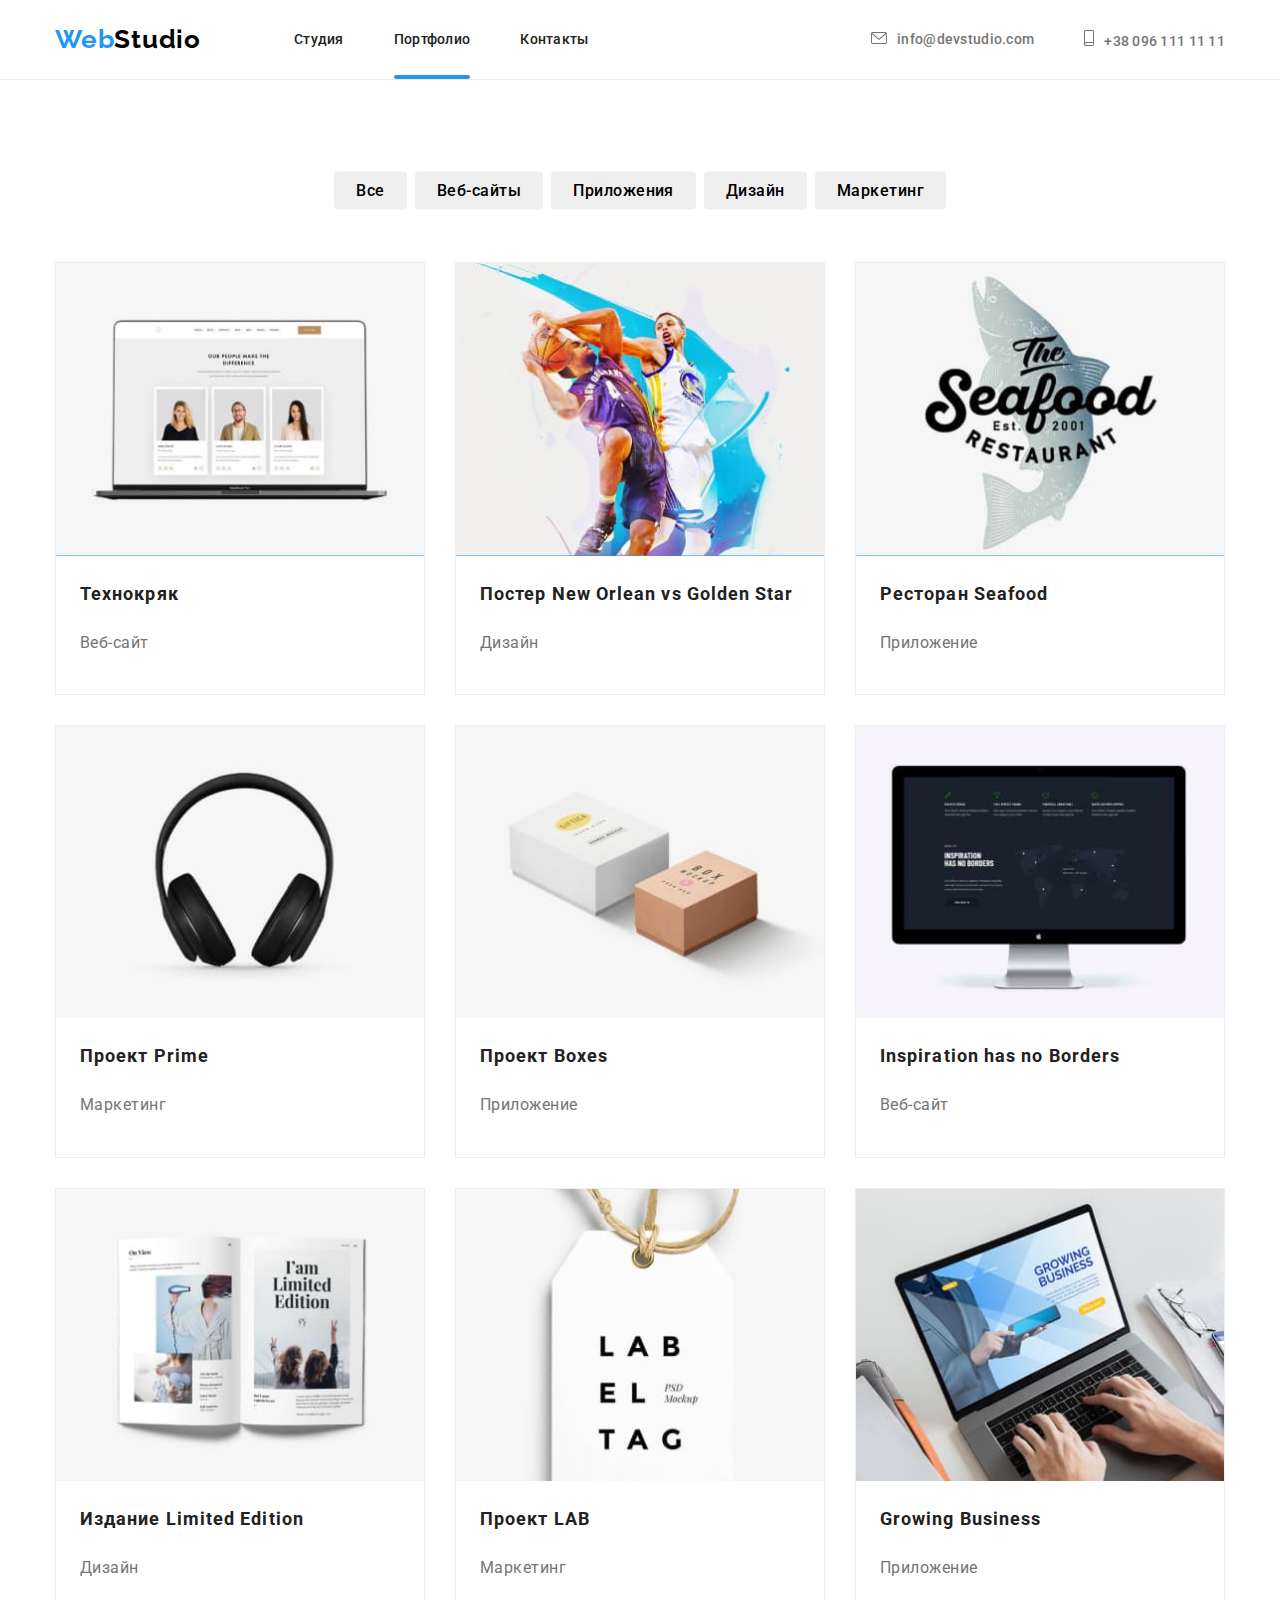
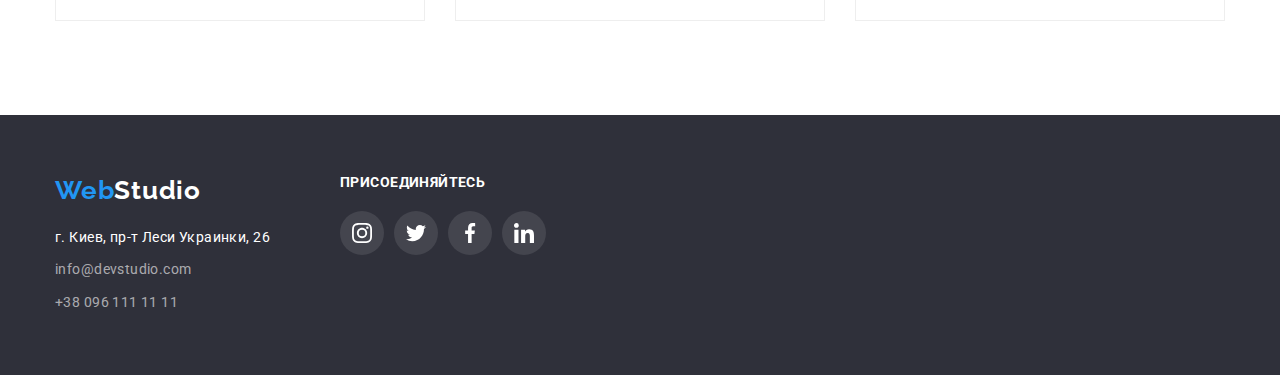
==== portfolio.html @ 9f190685 "added clone hw5" ====
<!DOCTYPE html>
<html lang="ru">
<head>
    <meta http-equiv="Content-Type" content="text/html;charset=UTF-8">
    <title>Portfolio</title>
    <link rel="stylesheet" href="https://cdnjs.cloudflare.com/ajax/libs/modern-normalize/1.0.0/modern-normalize.min.css">
    <link rel="preconnect" href="https://fonts.gstatic.com">
    <link href="https://fonts.googleapis.com/css2?family=Raleway:wght@700&family=Roboto:wght@400;500;700;900&display=swap" rel="stylesheet">
    <link rel="stylesheet" href="./css/styles.css">
</head>
    <body>
        <!--Шапка сайта-->
        <header class="head-max">
            <div class="site-navigation container">
                <nav>
                    <div class="logo-container">
                        <a class="logo link" href="./index.html">
                            <p><span class="logo-part">Web</span>Studio</p>
                        </a>
                        <ul class="nav-container">
                            <li class="send"><a class="site-nav link " href="./index.html">Студия</a></li>
                            <li class="send"><a class="site-nav link current-line" href="#">Портфолио</a></li>
                            <li class="send"><a class="site-nav link" href="#">Контакты</a></li>
                        </ul>
                    </div>
                </nav>
                <div class="site-contacts">
                    <ul class="auth-nav">
                        <li class="send">
                            <a class="link" href="mailto:info@devstudio.com">
                                <svg class="auth-icon" width="16px" height="12px">
                                    <use href="./images/sprite.svg#icon-envelope"></use>
                                </svg>info@devstudio.com</a>
                        </li>
                        <li class="send"><a class="link" href="tel:+380961111111">
                                <svg class="auth-icon" width="10px" height="16px">
                                    <use href="./images/sprite.svg#icon-smartphone"></use>
                                </svg>+38 096 111 11 11</a>
                        </li>
                    </ul>
                </div>
            </div>
        </header>
        <!-- Уникальный контент -->
        <main class="main-content">
            <section class ="primary-filter">
                <div class="container">
                    <h1><span class="hidden">Фильтр работ</span></h1>
                        <ul class="filter">
                            <li class="filter-list"><button class="button" type="button">Все</button></li>
                            <li class="filter-list"><button class="button" type="button">Веб-сайты</button></li>
                            <li class="filter-list"><button class="button" type="button">Приложения</button></li>
                            <li class="filter-list"><button class="button" type="button">Дизайн</button></li>
                            <li class="filter-list"><button class="button" type="button">Маркетинг</button></li>
                        </ul>
                    <!-- Cards work -->
                        <ul class="main-items">
                            <li class="item">
                                <a class="link" href="#">
                                    <div class="overlay">
                                        <img class="picture" src="./images/img5-1.jpg" alt="ноутбук" width="370" height="294">
                                        <div class="thumb">
                                            <div class="text-box">
                                                <p>Технокряк это современная площадка распространения коронавируса. Компании используют эту платформу
                                                    для цифрового
                                                    шпионажа и атак на защищённые сервера конкурентов.</p>
                                            </div>
                                        </div>
                                    </div>
                                    <div class="filter-section">
                                        <h2 class="item-title">Технокряк</h2>
                                        <p class="description">Веб-сайт</p>
                                    </div></a>
                            </li>
                            <li class="item">
                                <a class="link" href="#">
                                    <div class="overlay">
                                        <img class="picture" src="./images/img6-1.jpg" alt="два баскетболиста" width="370" height="294">
                                        <div class="thumb">
                                            <div class="text-box">
                                                <p>Lorem ipsum dolor sit amet consectetur, adipisicing elit. Voluptas odit excepturi aliquam animi atque voluptatem accusamus officiis culpa, repudiandae ipsam.</p>
                                            </div>
                                        </div>
                                    </div>    
                                    <div class="filter-section">
                                        <h2 class="item-title">Постер New Orlean vs Golden Star</h2>
                                        <p class="description">Дизайн</p>
                                    </div>
                                </a>
                            </li>
                            <li class="item">
                                <a class="link" href="#">
                                    <div class="overlay">
                                        <img class="picture" src="./images/img7-1.jpg" alt="название ресторана" width="370" height="294">
                                        <div class="thumb">
                                            <div class="text-box">
                                                <p>Lorem ipsum dolor sit amet consectetur, adipisicing elit. Voluptas odit excepturi aliquam animi atque voluptatem accusamus officiis culpa, repudiandae ipsam.</p>
                                            </div>
                                        </div>
                                    </div>    
                                    <div class="filter-section">
                                        <h2 class="item-title">Ресторан Seafood </h2>
                                        <p class="description">Приложение</p>
                                    </div>
                                </a>
                            </li>
                            <li class="item">
                                <a class="link" href="#">
                                    <div class="overlay">
                                        <img class="picture" src="./images/img8-1.jpg" alt="наушники" width="370" height="294">
                                        <div class="thumb">
                                            <div class="text-box">
                                                <p>Lorem ipsum dolor sit amet consectetur, adipisicing elit. Voluptas odit excepturi aliquam animi atque voluptatem accusamus officiis culpa, repudiandae ipsam.</p>
                                            </div>
                                        </div>
                                    </div>    
                                    <div class="filter-section">
                                        <h2 class="item-title">Проект Prime</h2>
                                        <p class="description">Маркетинг</p>
                                    </div>
                                </a>
                            </li>
                            <li class="item">
                                <a class="link" href="#">
                                    <div class="overlay">
                                        <img class="picture" src="./images/img9-1.jpg" alt="две коробки" width="370" height="294">
                                        <div class="thumb">
                                            <div class="text-box">
                                                <p>Lorem ipsum dolor sit amet consectetur, adipisicing elit. Voluptas odit excepturi aliquam animi atque voluptatem accusamus officiis culpa, repudiandae ipsam.</p>
                                            </div>
                                        </div> 
                                    </div>     
                                    <div class="filter-section">
                                        <h2 class="item-title">Проект Boxes</h2>
                                        <p class="description">Приложение</p>
                                    </div>
                                </a>
                            </li>
                            <li class="item">
                                <a class="link" href="#">
                                   <div class="overlay">
                                        <img class="picture" src="./images/img10-1.jpg" alt="монитор" width="370" height="294">
                                        <div class="thumb">
                                            <div class="text-box">
                                                <p>Lorem ipsum dolor sit amet consectetur, adipisicing elit. Voluptas odit excepturi aliquam animi atque voluptatem accusamus officiis culpa, repudiandae ipsam.</p>
                                            </div>
                                        </div> 
                                   </div>    
                                    <div class="filter-section">
                                        <h2 class="item-title">Inspiration has no Borders</h2>
                                        <p class="description">Веб-сайт</p>
                                    </div>
                                </a>
                            </li>
                            <li class="item">
                                <a class="link" href="#">
                                    <div class="overlay">
                                        <img class="picture" src="./images/img11-1.jpg" alt="журнал" width="370" height="294">
                                        <div class="thumb">
                                            <div class="text-box">
                                                <p>Lorem ipsum dolor sit amet consectetur, adipisicing elit. Voluptas odit excepturi aliquam animi atque voluptatem accusamus officiis culpa, repudiandae ipsam.</p>
                                            </div>
                                        </div>
                                    </div>    
                                    <div class="filter-section">
                                        <h2 class="item-title">Издание Limited Edition</h2>
                                        <p class="description">Дизайн</p>
                                    </div>
                                </a>
                            </li>
                            <li class="item">
                                <a class="link" href="#">
                                    <div class="overlay">
                                        <img class="picture" src="./images/img12-1.jpg" alt="бирка" width="370" height="294">
                                        <div class="thumb">
                                            <div class="text-box">
                                                <p>Lorem ipsum dolor sit amet consectetur, adipisicing elit. Voluptas odit excepturi aliquam animi atque voluptatem accusamus officiis culpa, repudiandae ipsam.</p>
                                            </div>
                                        </div>
                                    </div>    
                                    <div class="filter-section">
                                        <h2 class="item-title">Проект LAB</h2>
                                        <p class="description">Маркетинг</p>
                                    </div>
                                </a>
                            </li>
                            <li class="item">
                                <a class="link" href="#">
                                <div class="overlay">
                                    <img class="picture" src="./images/img13-1.jpg" alt="работа за ноутбуком" width="370" height="294">
                                    <div class="thumb">
                                            <div class="text-box">
                                                <p>Lorem ipsum dolor sit amet consectetur, adipisicing elit. Voluptas odit excepturi aliquam animi atque voluptatem accusamus officiis culpa, repudiandae ipsam.</p>
                                            </div>
                                        </div>
                                </div>    
                                    <div class="filter-section">
                                        <h2 class="item-title">Growing Business</h2>
                                        <p class="description">Приложение</p>
                                    </div>
                                </a>
                            </li>
                        </ul>
                </div>
            </section>
        </main>
        <!-- Футер -->
                    <footer class="footer">
                        <div class="footer-icons container">
                            <div class="footer-container ">
                                <div class="logo-container">
                                    <a class="link" href="./index.html">
                                        <p class="logo-sub"><span class="logo-part">Web</span>Studio</p>
                                    </a>
                                </div>
                                <address class="address-container">
                                    <p class="address-text">г. Киев, пр-т Леси Украинки, 26</p>
                                </address>
                                <ul class="items">
                                    <li class="footer-link"><a class="item" href="mailto:info@devstudio.com">info@devstudio.com</a></li>
                                    <li class="footer-link"><a class="item" href="tel:+380961111111">+38 096 111 11 11</a></li>
                                </ul>
                            </div>
                            <div class="box-icon">
                                <h2 class="part-title">присоединяйтесь</h2>
                                <ul class="footer-link">
                                    <li class="footer-item">
                                        <a class="part-icon" href="">
                                            <svg width="20" height="20">
                                                <use href="./images/sprite.svg#icon-instagram-w"></use>
                                            </svg>
                                        </a>
                                    </li>
                                    <li class="footer-item">
                                        <a class="part-icon" href="">
                                            <svg width="20" height="20">
                                                <use href="./images/sprite.svg#icon-twitter-1w"></use>
                                            </svg>
                                        </a>
                                    </li>
                                    <li class="footer-item">
                                        <a class="part-icon" href="">
                                            <svg width="20" height="20">
                                                <use href="./images/sprite.svg#icon-facebook-w"></use>
                                            </svg>
                                        </a>
                                    </li>
                                    <li class="footer-item">
                                        <a class="part-icon" href="">
                                            <svg width="20" height="20">
                                                <use href="./images/sprite.svg#icon-linkedin-w"></use>
                                            </svg>
                                        </a>
                                    </li>
                                </ul>
                            </div>
                        </div>
                    </footer>
    </body>
</html>
---- css/styles.css ----
h1,
h2,
h3,
h4,
h5,
h6 {
  margin: 0;
}
*,
*::before,
*::after {
  box-sizing: border-box;
}
:root {
  --primary-text-color: #757575;
  --second-text-color: #ffffff;
  --title-text-color: #212121;
  --accent-color: #2196f3;
  --primary-bg-color: #ffffff;
  --second-bg-color: #2f303a;
  --section-bg-color: #f5f4fa;
  --shadow-big: 0px 1px 3px rgba(0, 0, 0, 0.12), 0px 1px 1px rgba(0, 0, 0, 0.14),
    0px 2px 1px rgba(0, 0, 0, 0.2);
  --shadow-litle: 0px 1px 1px rgba(0, 0, 0, 0.12),
    0px 4px 4px rgba(0, 0, 0, 0.06), 1px 4px 6px rgba(0, 0, 0, 0.16);
  --timing-function: cubic-bezier(0.4, 0, 0.2, 1);
}

.container {
  margin-left: auto;
  margin-right: auto;
  width: 1200px;
  padding: 0px 15px;
}

/* Стили для index.html */

/* Header */

.site-contacts {
  margin-left: auto;
  align-items: center;
  display: flex;
}
.site-navigation {
  display: flex;
}

.nav-container {
  align-items: center;
  display: flex;
  margin-left: 93px;
}
.nav-container .send + .send {
  padding-left: 50px;
}
.auth-icon {
  fill: currentColor;
  box-sizing: content-box;
  padding-right: 10px;
}

.auth-nav {
  display: flex;
  align-items: center;
}
.auth-nav .send:hover .auth-nav .send:focus {
  fill: var(--accent-color);
  margin-top: 32px;
  margin-bottom: 32px;
}
.auth-nav .send + .send {
  padding-left: 50px;
}
.auth-nav .link:hover,
.auth-nav .link:focus {
  color: var(--accent-color);
}
.auth-icon:hover,
.auth-icon:focus {
  color: var(--accent-color);
}
.logo-container {
  display: flex;
}

.auth-nav .link {
  display: block;
  color: var(--primary-text-color);
  font-weight: 500;
  font-size: 14px;
  line-height: 1.14;
  letter-spacing: 0.02em;

  transition: color 250ms var(--timing-function);
}

body {
  margin: 0;
  font-family: 'Raleway', sans-serif;
  font-family: 'Roboto', sans-serif;
  background-color: var(--primary-bg-color);
  color: var(--primary-text-color);
  font-style: normal;
  font-weight: 400;
  font-size: 14px;
  line-height: 1.7;
  letter-spacing: 0.03em;
}
ul {
  padding: 0;
  margin: 0;
  list-style: none;
}
.link {
  text-decoration: none;
}

/* logo */
.logo-container > .logo {
  align-items: center;
  padding-top: 24px;
  padding-bottom: 24px;
}
.logo-container p {
  margin: 0;
  padding: 0;
}
.logo {
  font-family: Raleway;
  font-weight: 700;
  font-size: 26px;
  line-height: 1.2;
  letter-spacing: 0.03em;
  color: #000000;
}
.logo-part {
  color: var(--accent-color);
}

/*Site-nav*/
.site-nav {
  color: var(--title-text-color);

  font-weight: 500;
  font-size: 14px;
  line-height: 1.14;
  letter-spacing: 0.02em;
}
.site-nav.link:hover,
.site-nav.link:focus {
  color: var(--accent-color);
}
.site-nav.link {
  position: relative;
  padding-top: 32px;
  padding-bottom: 32px;

  transition: color 250ms var(--timing-function);
}
.site-nav.link.current {
  color: var(--accent-color);
}
.nav-container.current-line {
  content: '';
  position: absolute;
  display: inline-block;
  bottom: 0;
  left: 0;

  width: 100%;
  height: 4px;
  border-radius: 2px;

  background-color: var(--accent-color);
}

.site-nav.link::after {
  content: '';

  display: block;
  position: absolute;
  bottom: 0;
  left: 0;

  width: 100%;
  height: 4px;
  border-radius: 2px;

  background-color: var(--accent-color);

  transition: transform 250ms var(--timing-function);
}
.site-nav.link:not(.current-line)::after {
  transform: scaleX(0);
}
.site-nav.link:hover:after,
.site-nav.link:focus:after {
  transform: scaleX(1);
}

/* Hero */

.hero {
  background-image: linear-gradient(
      to right,
      rgba(47, 48, 58, 0.4),
      rgba(47, 48, 58, 0.4)
    ),
    url(../images/Img14-1.jpg);
  background-repeat: no-repeat;
  background-size: cover;
  background-position: center;

  padding-bottom: 280px;
  padding-top: 200px;

  background-color: var(--second-bg-color);
  align-items: center;
  text-align: center;
}
.hero-title {
  display: block;
  width: 696px;
  margin: auto;
  margin-bottom: 30px;

  font-weight: 900;
  font-size: 44px;
  line-height: 1.4;
  text-align: center;
  letter-spacing: 0.06em;
  text-transform: uppercase;

  color: var(--second-text-color);
}
/* Button */
.primary-button {
  border-radius: 4px;
  border: none;
  min-width: 200px;
  height: 50px;

  font-weight: 700;
  font-size: 16px;
  line-height: 1.9;
  letter-spacing: 0.06em;
  outline: transparent;
  cursor: pointer;

  background-color: var(--accent-color);
  color: var(--second-text-color);
}

/* Sections */
.hidden {
  position: absolute;
  clip: rect(0 0 0 0);
  width: 1px;
  height: 1px;
  margin: -1px;
}

.section-holder {
  padding: 94px 0px;
  background-color: var(--section-bg-color);
}
.section-works {
  padding-bottom: 94px;
}
.section-features {
  padding-bottom: 94px;
  padding-top: 94px;
}
.container > .about {
  margin-bottom: 0px;
}
.section-title {
  margin-bottom: 50px;

  font-weight: 700;
  font-size: 36px;
  line-height: 1.17;
  text-align: center;
  letter-spacing: 0.03em;

  color: var(--title-text-color);
}
/* Features */

.item-background {
  display: flex;
  justify-content: center;
  align-items: center;
  box-sizing: content-box;
  margin-bottom: 30px;

  width: 270px;
  height: 120px;

  background-color: var(--section-bg-color);
  border-radius: 4px;
}
.features-list .item {
  position: relative;
}
.features-list .item + .item {
  margin-left: 30px;
}
.features-list {
  display: flex;
  justify-content: space-between;
}

.image {
  display: block;
}

.image-text {
  position: absolute;
  bottom: 0;
  left: 0;
  width: 100%;
  height: 70px;

  background-color: rgba(47, 48, 58, 0.8);
}
.text-label {
  position: absolute;
  top: 50%;
  left: 50%;
  transform: translate(-50%, -50%);

  font-weight: 700;
  font-size: 14px;
  line-height: 1.14;
  text-align: center;
  letter-spacing: 0.03em;
  text-transform: uppercase;

  color: var(--primary-bg-color);
}
.features-container {
  margin-bottom: 94px;
}
.features-list p {
  width: 270px;
  margin: 0;
}
.features-list .title {
  margin-bottom: 10px;

  font-weight: 700;
  font-size: 14px;
  line-height: 1.14;
  letter-spacing: 0.03em;
  text-transform: uppercase;

  color: var(--title-text-color);
}
.features-box .item + .item {
  margin-left: 30px;
}
.features-box {
  display: flex;
}
.features-box p {
  margin: 0;
}
.features-box li {
  width: 270px;
  text-align: center;

  box-shadow: var(--shadow-big);
  border-radius: 0px 0px 4px 4px;

  background-color: var(--second-text-color);
}
.features-box .image {
  margin-bottom: 30px;
}
.team p {
  margin-bottom: 16px;
}
.features-box .title {
  margin-bottom: 10px;

  font-weight: 500;
  font-size: 14px;
  line-height: 1.14;
  letter-spacing: 0.03em;

  color: var(--title-text-color);
}
.features-card .icon-link + .icon-link {
  margin-left: 10px;
}
.icon-link:hover,
.icon-link:focus {
  background-color: var(--accent-color);
  fill: var(--primary-bg-color);
  box-shadow: var(--shadow-litle);
}
.features-card {
  display: flex;

  padding-right: 32px;
  padding-left: 32px;
  padding-bottom: 30px;

  color: #afb1b8;
}

.icon-link {
  width: 44px;
  height: 44px;
  background-size: contain;
  display: flex;
  justify-content: center;
  align-items: center;
  cursor: pointer;
  border-radius: 50%;
  fill: currentColor;

  color: #afb1b8;

  transition-property: fill, color;
  transition: 250ms var(--timing-function);
}
.social-link {
  display: flex;

  justify-content: center;
  align-items: center;

  background-size: contain;
}
/* Section our clients */

.our-clients {
  padding: 94px 0px;
}
.item-clients {
  display: flex;
}
.icon-clients:hover,
.icon-clients:focus {
  border-radius: 4px;
  fill: var(--accent-color);

  box-shadow: var(--shadow-litle);
}
.icon-clients {
  width: 170px;
  height: 90px;

  background-size: contain;
  display: flex;
  justify-content: center;
  align-items: center;
  cursor: pointer;
  fill: currentColor;

  color: #afb1b8;

  transition-property: fill, color;
  transition: 250ms var(--timing-function);
}
.item-clients .item:focus,
.item-clients .item:hover {
  border: 1px solid #2196f3;
}
.item-clients .item {
  cursor: pointer;
  display: flex;

  box-sizing: border-box;
  border-radius: 4px;
  fill: currentColor;

  border: 1px solid #afb1b8;

  justify-content: center;
  align-items: center;
  width: 170px;
  height: 90px;

  transition-property: fill, color;
  transition: 250ms var(--timing-function);
}
.item-clients .item + .item {
  margin-left: 30px;
}
/* Footer */
.footer-icons {
  display: flex;
}
.box-icon {
  margin-left: 70px;
  margin-right: auto;
}
.footer-link {
  display: flex;
}

.footer-link .footer-item + .footer-item {
  margin-left: 10px;
}
.part-title {
  margin-bottom: 20px;

  font-weight: 700;
  font-size: 14px;
  line-height: 1.14;
  letter-spacing: 0.03em;
  text-transform: uppercase;

  color: var(--second-text-color);
}
.part-icon {
  width: 44px;
  height: 44px;
  border-radius: 50%;

  background-size: contain;
  display: flex;
  justify-content: center;
  align-items: center;
  cursor: pointer;
  fill: currentColor;

  background: rgba(255, 255, 255, 0.1);

  transition-property: fill, color;
  transition: 250ms var(--timing-function);
}
.part-icon:hover,
.part-icon:focus {
  background-color: var(--accent-color);

  box-shadow: var(--shadow-litle);
}
.footer-container {
  align-items: center;
  justify-content: flex-start;

  background-color: var(--second-bg-color);
}
.footer-container .item + .item {
  margin-bottom: 9px;
}
.logo-container .logo-sub {
  margin-bottom: 20px;
}
.items .footer-link:first-child {
  margin-bottom: 9px;
}

.footer {
  padding-bottom: 60px;
  padding-top: 60px;

  background-color: var(--second-bg-color);
}
.footer .item {
  text-decoration: none;
  font-weight: 400;
  font-size: 14px;
  line-height: 1.7;
  letter-spacing: 0.03em;

  color: rgba(255, 255, 255, 0.6);

  transition-property: color;
  transition: 250ms var(--timing-function);
}
.footer .item:hover,
.footer .item:hover {
  color: var(--accent-color);
}

.logo-sub {
  justify-content: flex-start;

  font-family: Raleway;
  font-weight: 700;
  font-size: 26px;
  line-height: 1.19;
  letter-spacing: 0.03em;

  color: var(--second-text-color);
}
.address-container {
  margin-bottom: 9px;
}
.address-container p {
  margin: 0;
}
.address-text {
  font-style: normal;
  font-weight: 400;
  font-size: 14px;
  line-height: 1.7;
  letter-spacing: 0.03em;

  color: var(--second-text-color);
}
/* Modal window */
.backdrop {
  position: fixed;
  width: 100%;
  height: 100%;
  top: 0;
  left: 0;

  opacity: 1;
  transition: opacity 250ms var(--timing-function);

  background-color: rgba(0, 0, 0, 0.2);
}
.backdrop.is-hidden {
  opacity: 0;
  pointer-events: none;
}
.backdrop.is-hidden .modal {
  transform: translate(-50%, -50%) scale(0.8);
}
.modal {
  position: absolute;
  top: 50%;
  left: 50%;

  width: 528px;
  height: 581px;
  padding: 20px;

  border-radius: 4px;

  box-shadow: var(--shadow-big);
  background-color: var(--primary-bg-color);

  transform: translate(-50%, -50%) scale(1);
  transition: transform 250ms var(--timing-function);
}
.button-close {
  position: absolute;
  top: 0;
  right: 0;
  width: 30px;
  height: 30px;

  align-items: center;
  display: flex;

  margin-top: 8px;
  margin-right: 8px;
  padding: 0;
  border-radius: 50%;

  fill: currentColor;
  cursor: pointer;

  background-color: var(--main-background-color);
  border: 1px solid rgba(0, 0, 0, 0.1);

  color: #000000;
}
.button-close:hover,
.button-close:focus {
  fill: var(--accent-color);
  box-shadow: var(--shadow-big);
}
/* Стили для portfolio.html */
/* Line Header */
.head-max {
  border-bottom: 1px solid #ececec;
}
/*Стили для portfolio.html */
.primary-filter {
  padding: 94px 0px;
}
.main-items {
  display: flex;
  flex-wrap: wrap;
}
.main-items .item:nth-last-child(-n + 3) {
  margin-bottom: 0px;
}
.main-items .item:nth-child(3n) {
  margin-right: 0px;
}
.item > .link:hover,
.item > .link:focus {
  box-shadow: var(--shadow-litle);
}

.main-items .item {
  width: 370px;

  margin-bottom: 30px;
  margin-right: 30px;

  border: 1px solid #eeeeee;

  background-color: var(--primary-bg-color);
}
.filter {
  justify-content: center;
  display: flex;

  padding-bottom: 50px;
}
.filter-list + .filter-list {
  margin-left: 8px;
}
.filter-list {
  font-weight: 500;
  font-size: 16px;
  line-height: 1.6;
}
.main-content {
  font-weight: 400;
  font-size: 16px;
  line-height: 1.9;
  letter-spacing: 0.03em;
}
.item-title {
  font-weight: 700;
  font-size: 18px;
  line-height: 2;
  letter-spacing: 0.06em;

  color: var(--title-text-color);
}

.picture {
  display: block;
  max-width: 100%;
  height: auto;
}
.item > .link:hover .thumb,
.item > .link:focus .thumb {
  transform: translateY(0);
}
.overlay {
  position: relative;
  overflow: hidden;
}
.thumb {
  display: inline-block;

  width: 100%;
  height: 100%;

  position: absolute;
  top: 0;
  left: 0;
  transform: translateY(100%);

  background-color: rgba(33, 150, 243, 0.9);
  opacity: 1;

  transition: transform 250ms var(--timing-function);
}

.text-box {
  width: 322px;
  margin: 0;

  position: absolute;
  top: 50%;
  left: 50%;
  transform: translate(-50%, -50%);

  font-style: normal;
  font-weight: normal;
  font-size: 18px;
  line-height: 1.6;
  letter-spacing: 0.03em;

  color: var(--primary-bg-color);
}
.main-items .link {
  max-width: 100%;

  height: auto;
  display: block;

  color: var(--primary-text-color);
}
.filter-section {
  padding: 20px 24px;
}

/* Button */
.filter-list > .button:hover,
.filter-list > .button:focus {
  cursor: pointer;

  color: var(--second-text-color);
  background-color: var(--accent-color);
  box-shadow: 0px 3px 1px rgba(0, 0, 0, 0.1), 0px 1px 2px rgba(0, 0, 0, 0.08),
    0px 2px 2px rgba(0, 0, 0, 0.12);

  transform: translateY(-0.15em);

  transition-property: color, background-color, transform;
  transition: 250ms var(--timing-function);
}
.filter-list > .button {
  min-width: 73px;
  height: 38px;

  padding: 6px 22px;
  border-radius: 4px;
  border: none;

  font-weight: 500;
  font-size: 16px;
  line-height: 1.6;
  text-align: center;
  letter-spacing: 0.03em;
  outline: transparent;

  transform: translateY(-0.15em);
}
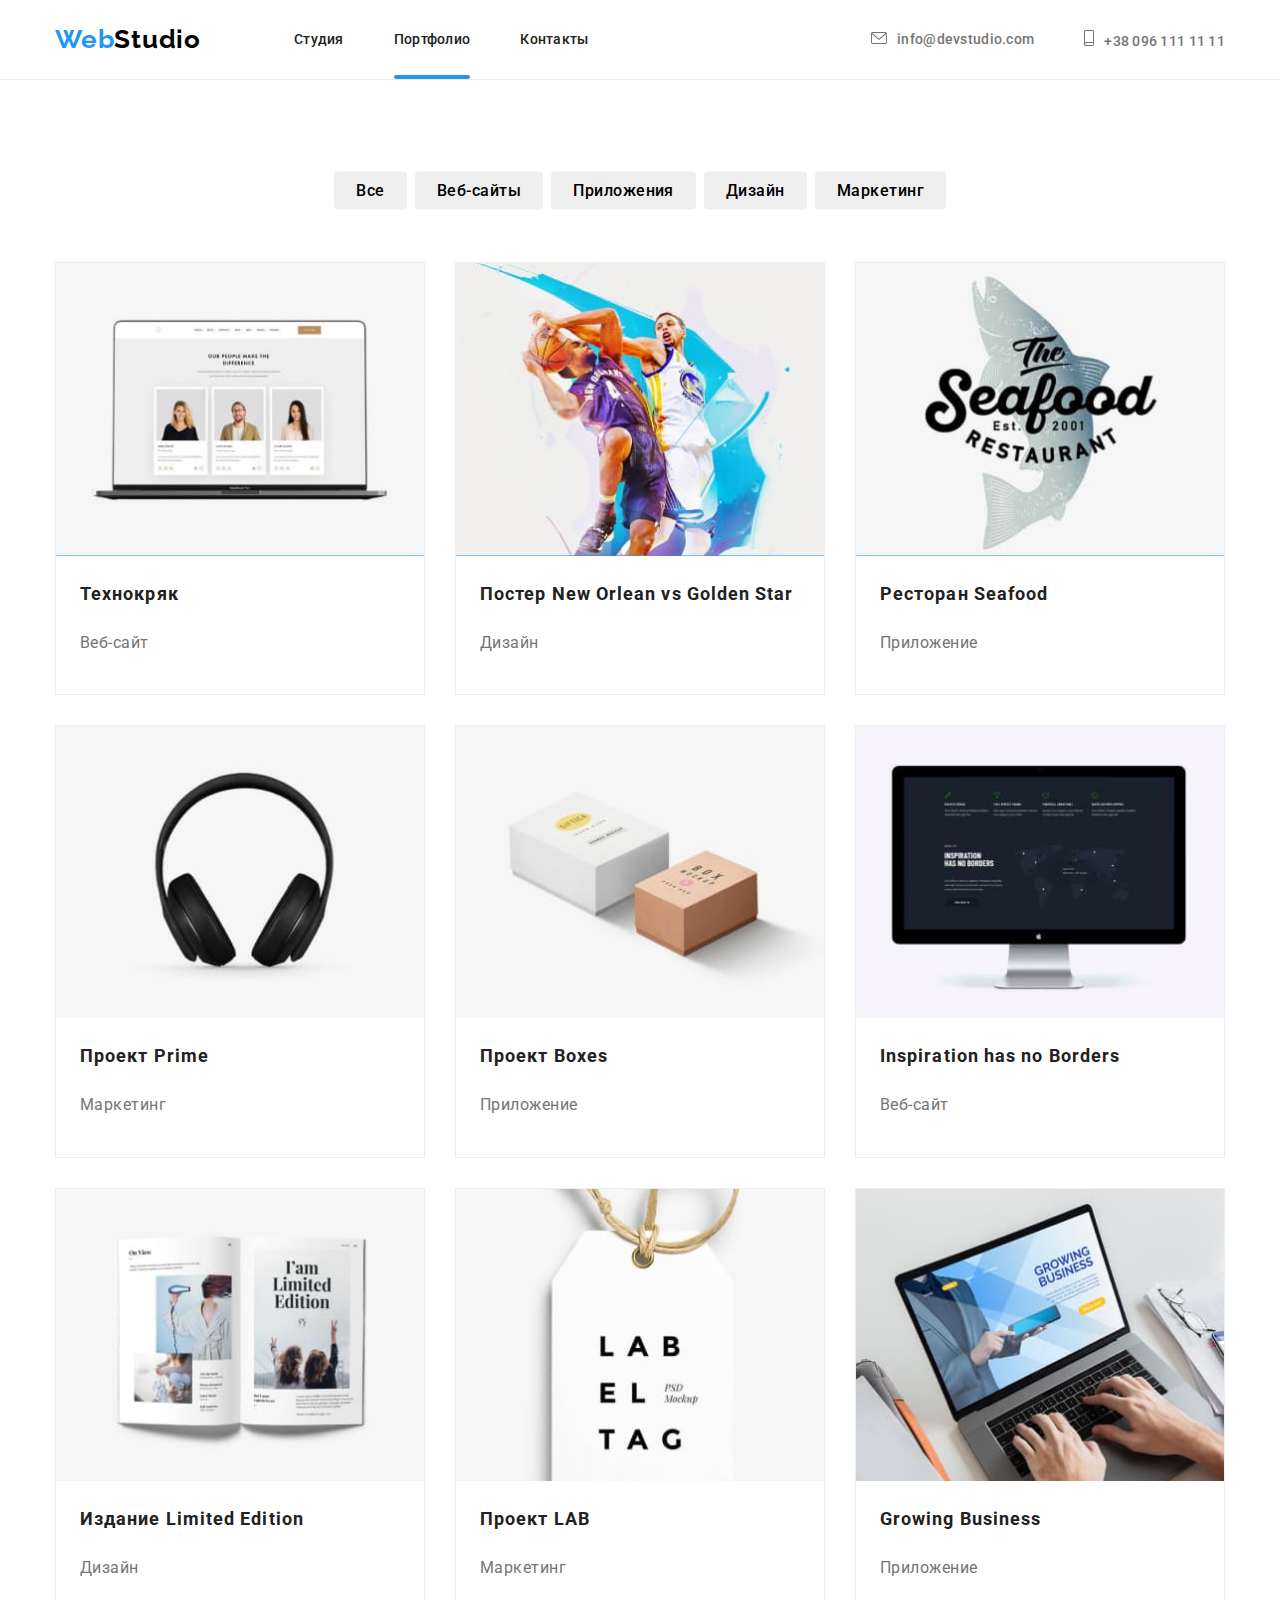
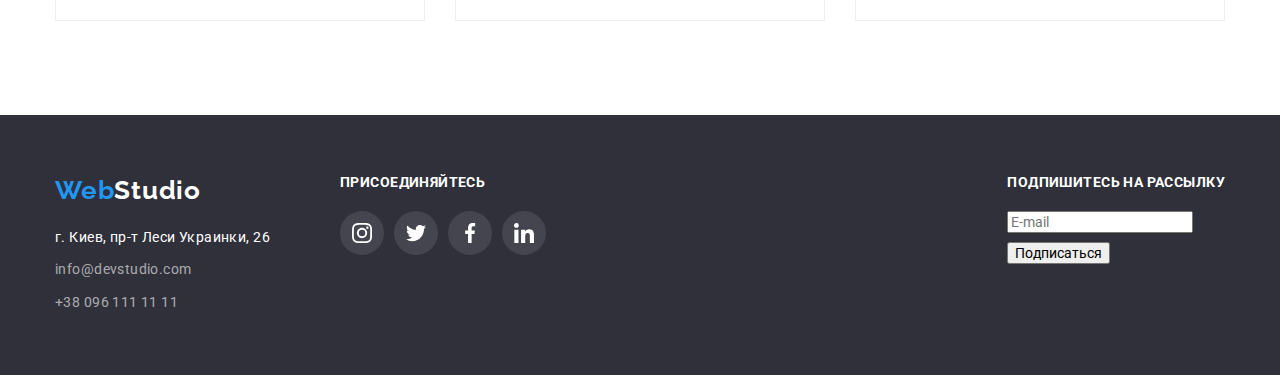
==== commit 071d848c: "fix placeholder footer form" ====
--- a/portfolio.html
+++ b/portfolio.html
@@ -254,6 +254,21 @@
                                     </li>
                                 </ul>
                             </div>
+                            <!-- Footer form  -->
+                            <div class="subcription">
+                                <h2 class="part-title">Подпишитесь на рассылку</h2>
+                                <form class="subcription-footer" name="signup_form" autocomplete="on" novalidate>
+                                    <label>
+                                        <input class="email-area" type="email" name="email" placeholder="E-mail" />
+                                    </label>
+                                    <div class="icon-absolute">
+                                        <button class="button-blue" type="submit">Подписаться</button>
+                                        <svg class="telegram-icon" width="24" height="24">
+                                            <use href="./images/sprite.svg#icon-send"></use>
+                                        </svg>
+                                    </div>
+                                </form>
+                            </div>
                         </div>
                     </footer>
     </body>
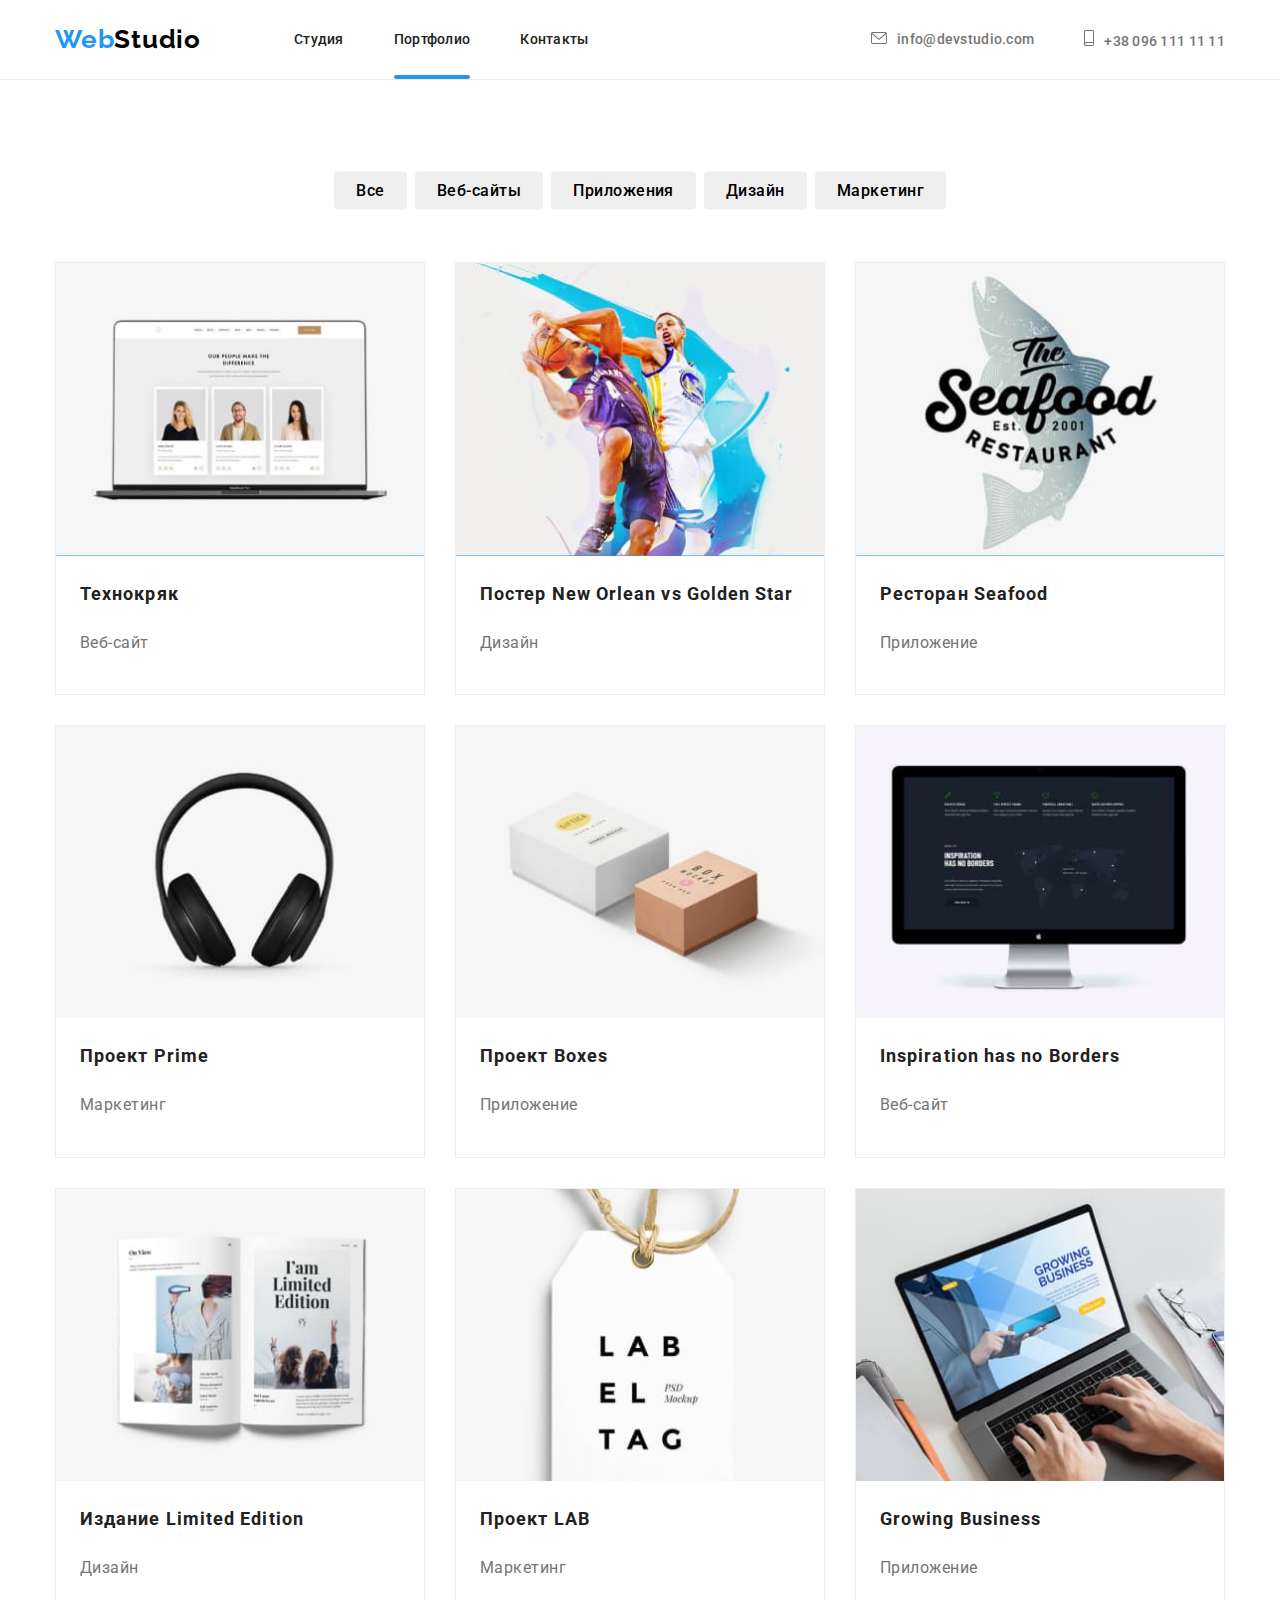
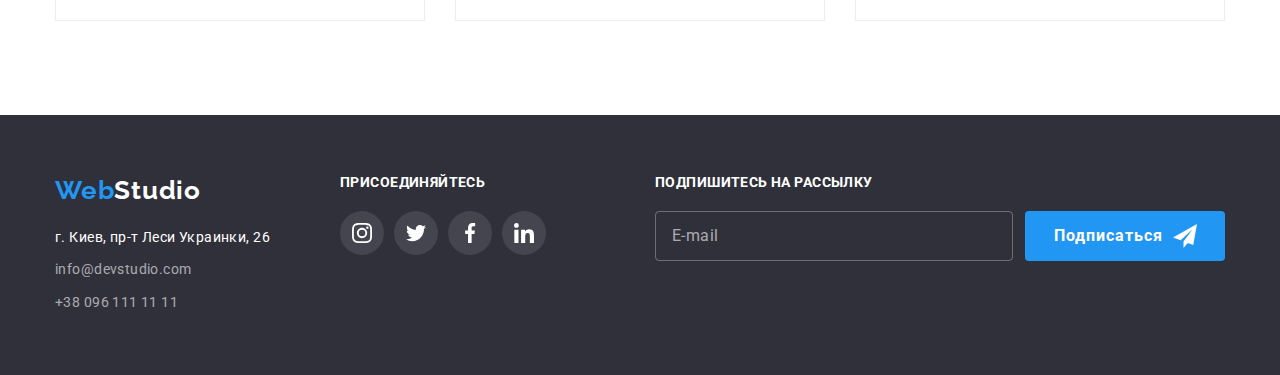
==== commit bbf20e11: "fix portfolio page" ====
--- a/portfolio.html
+++ b/portfolio.html
@@ -43,7 +43,7 @@
         </header>
         <!-- Уникальный контент -->
         <main class="main-content">
-            <section class ="primary-filter">
+            <section class="primary-filter">
                 <div class="container">
                     <h1><span class="hidden">Фильтр работ</span></h1>
                         <ul class="filter">
--- a/css/styles.css
+++ b/css/styles.css
@@ -36,7 +36,10 @@
 /* Стили для index.html */
 
 /* Header */
-
+/* Line Header */
+.head-max {
+  border-bottom: 1px solid #ececec;
+}
 .site-contacts {
   margin-left: auto;
   align-items: center;
@@ -605,6 +608,87 @@
 
   color: var(--second-text-color);
 }
+
+/* Footer form */
+.subcription {
+  margin-left: auto;
+}
+.subcription-footer {
+  display: flex;
+  align-items: baseline;
+}
+/* placeholder color: rgba(255, 255, 255, 0.6); */
+
+.email-area {
+  width: 358px;
+  height: 50px;
+
+  padding-left: 16px;
+
+  font-family: Roboto;
+
+  font-size: 16px;
+  line-height: 1.25;
+  letter-spacing: 0.03em;
+
+  border: 1px solid rgba(255, 255, 255, 0.3);
+  border-radius: 4px;
+
+  transition-property: box-shadow;
+  transition: 250ms var(--timing-function);
+
+  background-color: inherit;
+  color: #ffffff;
+}
+.email-area::placeholder {
+  font-weight: 400;
+  font-size: 16px;
+  line-height: 1.25;
+  letter-spacing: 0.03em;
+
+  color: rgba(255, 255, 255, 0.6);
+}
+.email-area:hover,
+.email-area:focus {
+  box-shadow: var(--shadow-litle);
+}
+.button-blue {
+  width: 200px;
+  height: 50px;
+
+  padding-left: 29px;
+  margin-left: 12px;
+
+  font-family: Roboto;
+  font-weight: 700;
+  font-size: 16px;
+  line-height: 1.88;
+  text-align: left;
+  letter-spacing: 0.06em;
+
+  border: 0;
+
+  transition: 250ms var(--timing-function);
+  border-radius: 4px;
+
+  background-color: #2196f3;
+  color: #ffffff;
+}
+
+.button-blue:hover,
+.button-blue:focus {
+  box-shadow: 0px 4px 4px rgba(0, 0, 0, 0.15);
+}
+.icon-absolute {
+  position: relative;
+}
+.telegram-icon {
+  position: absolute;
+  right: 28px;
+  top: 50%;
+  transform: translateY(-50%);
+}
+
 /* Modal window */
 .backdrop {
   position: fixed;
@@ -632,7 +716,10 @@
 
   width: 528px;
   height: 581px;
-  padding: 20px;
+  padding-top: 40px;
+  padding-right: 40px;
+  padding-bottom: 40px;
+  padding-left: 40px;
 
   border-radius: 4px;
 
@@ -664,18 +751,191 @@
   border: 1px solid rgba(0, 0, 0, 0.1);
 
   color: #000000;
+
+  transition-property: fill, box-shadow;
+  transition: 250ms var(--timing-function);
 }
 .button-close:hover,
 .button-close:focus {
   fill: var(--accent-color);
   box-shadow: var(--shadow-big);
 }
-/* Стили для portfolio.html */
-/* Line Header */
-.head-max {
-  border-bottom: 1px solid #ececec;
-}
+/* Modal form */
+.title-form {
+  margin-bottom: 12px;
+
+  font-weight: 700;
+  font-size: 20px;
+  line-height: 1.15;
+  text-align: center;
+  letter-spacing: 0.03em;
+
+  color: var(--title-text-color);
+}
+.modal-form {
+  display: flex;
+  flex-direction: column;
+  position: relative;
+}
+.form-field {
+  padding-left: 42px;
+
+  border: 1px solid rgba(33, 33, 33, 0.2);
+  box-sizing: border-box;
+  border-radius: 4px;
+
+  transition-property: border;
+  transition: 250ms var(--timing-function);
+}
+.form-field:hover,
+.form-field:focus {
+  border: 1px solid #2196f3;
+  box-sizing: border-box;
+  border-radius: 4px;
+
+  box-shadow: var(--shadow-big);
+}
+
+.form-field:focus + .icon,
+.form-field:hover + .icon {
+  fill: var(--accent-color);
+}
+
+.form-field:nth-child(-n + 3) {
+  height: 40px;
+  width: 448px;
+}
+.text-field {
+  display: block;
+
+  margin-bottom: 4px;
+
+  font-weight: 400;
+  font-size: 12px;
+  line-height: 1.17;
+  letter-spacing: 0.01em;
+
+  color: var(--primary-text-color);
+}
+.field {
+  position: relative;
+  margin-bottom: 10px;
+}
+.field .icon {
+  position: absolute;
+  top: 50%;
+  left: 12px;
+  transform: translateY(-50%);
+
+  transition-property: fill;
+  transition: 250ms var(--timing-function);
+}
+
+.comments {
+  padding-top: 12px;
+  padding-right: 16px;
+  padding-bottom: 12px;
+  padding-left: 16px;
+  margin-bottom: 20px;
+
+  height: 120px;
+  width: 448px;
+  resize: none;
+
+  border: 1px solid rgba(33, 33, 33, 0.2);
+  box-sizing: border-box;
+  border-radius: 4px;
+
+  transition-property: border;
+  transition: 250ms var(--timing-function);
+}
+.comments::placeholder {
+  font-weight: normal;
+  font-size: 14px;
+  line-height: 1.14;
+  letter-spacing: 0.01em;
+
+  color: rgba(117, 117, 117, 0.5);
+}
+.comments:hover,
+.comments:focus {
+  border: 1px solid #2196f3;
+  box-sizing: border-box;
+  border-radius: 4px;
+
+  box-shadow: var(--shadow-big);
+}
+.check-agreement {
+  margin-bottom: 30px;
+  position: relative;
+}
+
+.check-input {
+  appearance: none;
+  box-shadow: var(--shadow-big);
+
+  transition: 250ms var(--timing-function);
+}
+.check-input:checked + .check-icon {
+  border-color: var(--accent-color);
+  background-color: var(--accent-color);
+  background-image: url(../images/icon--check.svg);
+  background-size: contain;
+  background-origin: border-box;
+}
+.check-icon {
+  position: absolute;
+  top: 50%;
+  transform: translateY(-50%);
+
+  display: inline-block;
+  width: 16px;
+  height: 15px;
+
+  border: solid 2px #212121;
+  border-radius: 2px;
+
+  transition: 250ms var(--timing-function);
+}
+.check-icon:hover,
+.check-icon:focus {
+  box-shadow: var(--shadow-litle);
+}
+.general-modal {
+  position: relative;
+}
+.primary-button.form {
+  width: 200px;
+  position: absolute;
+  bottom: auto;
+  left: 50%;
+  transform: translateX(-50%);
+}
+.primary-button.form:focus,
+.primary-button.form:hover {
+  box-shadow: var(--shadow-big);
+
+  transition-property: color;
+  transition: 250ms var(--timing-function);
+}
+.text-agreement {
+  padding-left: 22px;
+  font-weight: 400;
+  font-size: 14px;
+  line-height: 1.7;
+
+  letter-spacing: 0.03em;
+
+  color: (var--) var(--primary-text-color);
+}
+.part-text {
+  text-decoration: underline;
+
+  color: var(--accent-color);
+}
+
 /*Стили для portfolio.html */
+
 .primary-filter {
   padding: 94px 0px;
 }
